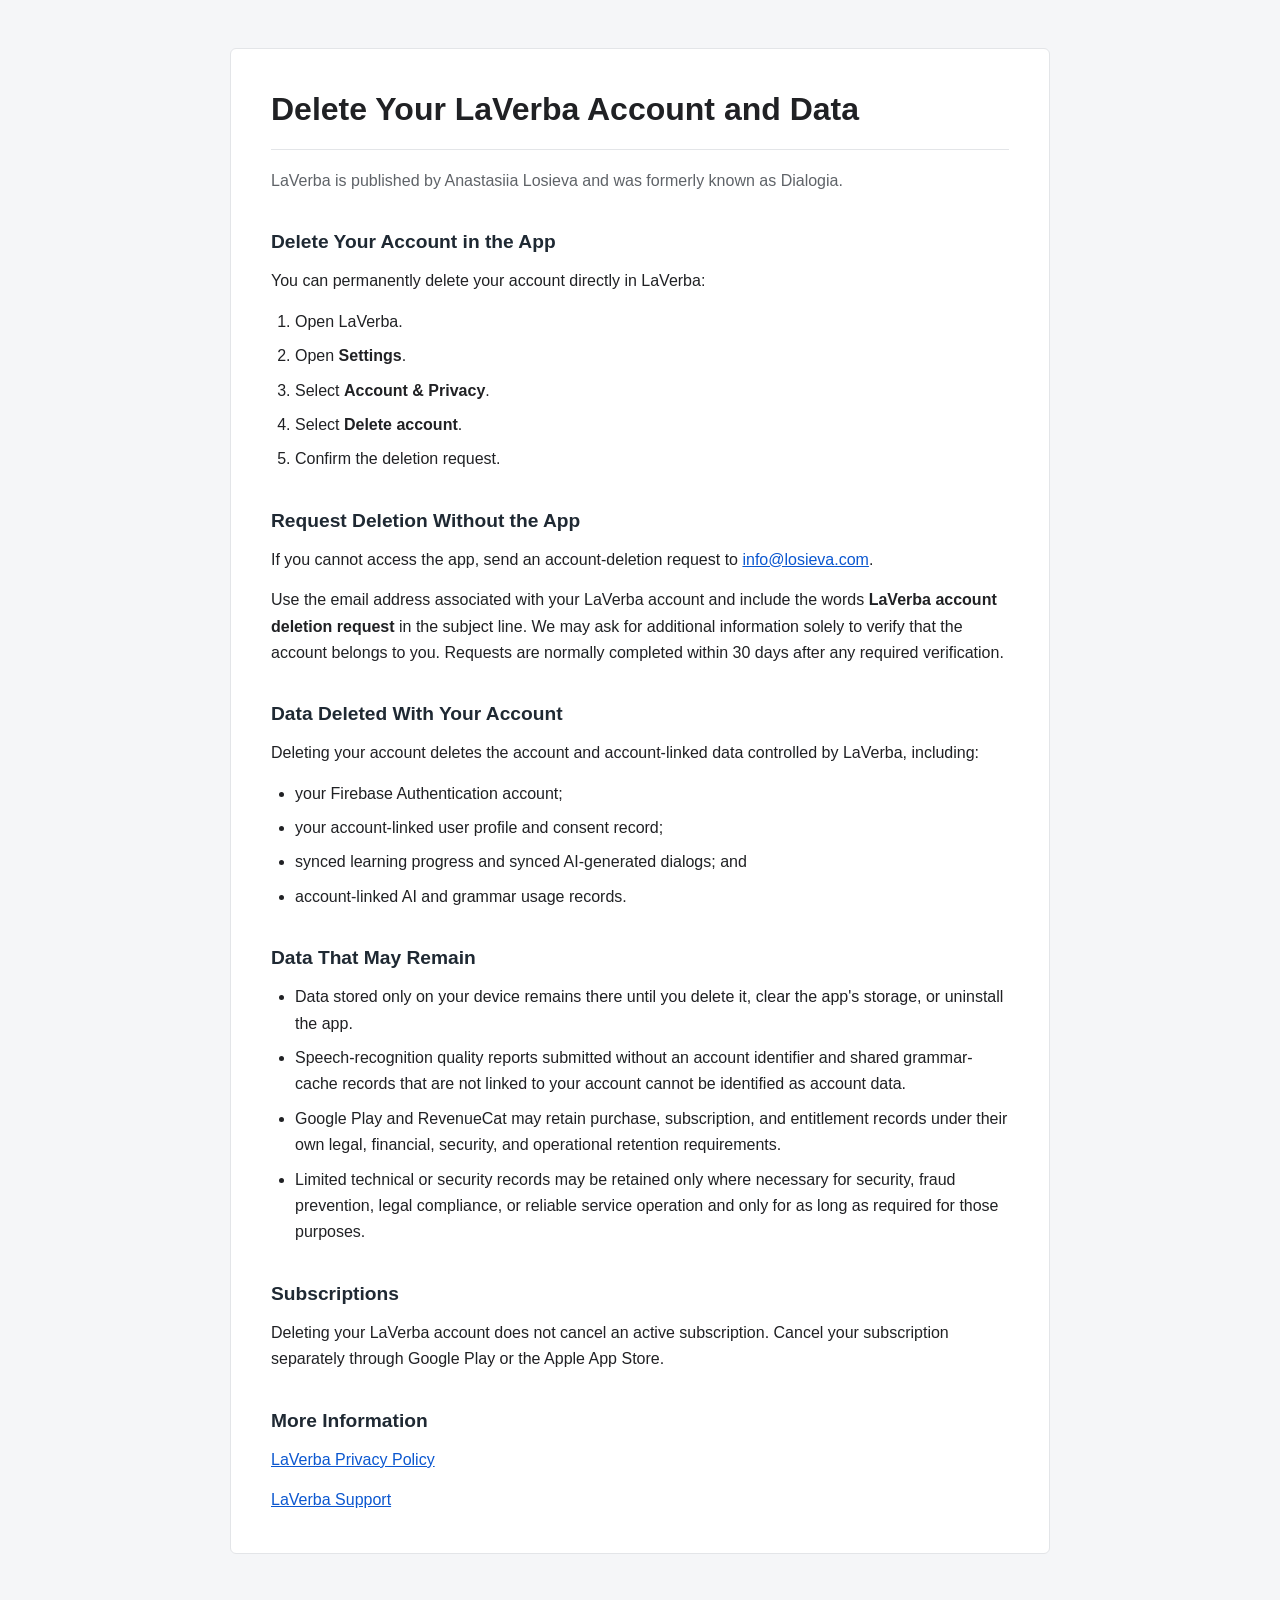
==== app/dialogia/account-deletion.html @ bec54298 "docs" ====
<!DOCTYPE html>
<html lang="en">
<head>
  <meta charset="UTF-8">
  <meta name="viewport" content="width=device-width, initial-scale=1">
  <meta name="robots" content="noindex, noarchive">
  <title>Delete Your LaVerba Account and Data</title>
  <link rel="stylesheet" href="styles.css">
</head>
<body>
  <main class="page">
    <article class="document">
      <section class="legal-content">
        <h1>Delete Your LaVerba Account and Data</h1>
        <p>LaVerba is published by Anastasiia Losieva and was formerly known as Dialogia.</p>

        <h2>Delete Your Account in the App</h2>
        <p>You can permanently delete your account directly in LaVerba:</p>
        <ol>
          <li>Open LaVerba.</li>
          <li>Open <strong>Settings</strong>.</li>
          <li>Select <strong>Account &amp; Privacy</strong>.</li>
          <li>Select <strong>Delete account</strong>.</li>
          <li>Confirm the deletion request.</li>
        </ol>

        <h2>Request Deletion Without the App</h2>
        <p>If you cannot access the app, send an account-deletion request to <a href="mailto:info@losieva.com?subject=LaVerba%20account%20deletion%20request">info@losieva.com</a>.</p>
        <p>Use the email address associated with your LaVerba account and include the words <strong>LaVerba account deletion request</strong> in the subject line. We may ask for additional information solely to verify that the account belongs to you. Requests are normally completed within 30 days after any required verification.</p>

        <h2>Data Deleted With Your Account</h2>
        <p>Deleting your account deletes the account and account-linked data controlled by LaVerba, including:</p>
        <ul>
          <li>your Firebase Authentication account;</li>
          <li>your account-linked user profile and consent record;</li>
          <li>synced learning progress and synced AI-generated dialogs; and</li>
          <li>account-linked AI and grammar usage records.</li>
        </ul>

        <h2>Data That May Remain</h2>
        <ul>
          <li>Data stored only on your device remains there until you delete it, clear the app's storage, or uninstall the app.</li>
          <li>Speech-recognition quality reports submitted without an account identifier and shared grammar-cache records that are not linked to your account cannot be identified as account data.</li>
          <li>Google Play and RevenueCat may retain purchase, subscription, and entitlement records under their own legal, financial, security, and operational retention requirements.</li>
          <li>Limited technical or security records may be retained only where necessary for security, fraud prevention, legal compliance, or reliable service operation and only for as long as required for those purposes.</li>
        </ul>

        <h2>Subscriptions</h2>
        <p>Deleting your LaVerba account does not cancel an active subscription. Cancel your subscription separately through Google Play or the Apple App Store.</p>

        <h2>More Information</h2>
        <p><a href="privacy-policy.html">LaVerba Privacy Policy</a></p>
        <p><a href="support.html">LaVerba Support</a></p>
      </section>
    </article>
  </main>
</body>
</html>
---- app/dialogia/styles.css ----
* {
  box-sizing: border-box;
}

body {
  margin: 0;
  background: #f5f6f8;
  color: #202124;
  font-family: Arial, Helvetica, sans-serif;
  font-size: 16px;
  line-height: 1.65;
}

.page {
  width: min(820px, calc(100% - 32px));
  margin: 0 auto;
  padding: 48px 0;
}

.document {
  background: #fff;
  border: 1px solid #e3e5e8;
  border-radius: 6px;
  padding: 40px;
}

h1,
h2 {
  line-height: 1.25;
  margin: 0;
}

h1 {
  border-bottom: 1px solid #e3e5e8;
  font-size: 2rem;
  padding-bottom: 20px;
}

h2 {
  color: #1f2933;
  font-size: 1.2rem;
  margin-top: 36px;
}

p,
ul,
ol {
  margin: 14px 0 0;
}

ul,
ol {
  padding-left: 24px;
}

li + li {
  margin-top: 8px;
}

.legal-content > h1 + p {
  color: #5f6368;
  margin-top: 18px;
}

.legal-content a {
  color: #0b57d0;
}

.legal-content :first-child {
  margin-top: 0;
}

@media (max-width: 560px) {
  .page {
    width: min(100% - 24px, 760px);
    padding: 24px 0;
  }

  .document {
    padding: 24px;
  }

  h1 {
    font-size: 1.55rem;
  }

  h2 {
    font-size: 1.1rem;
  }
}
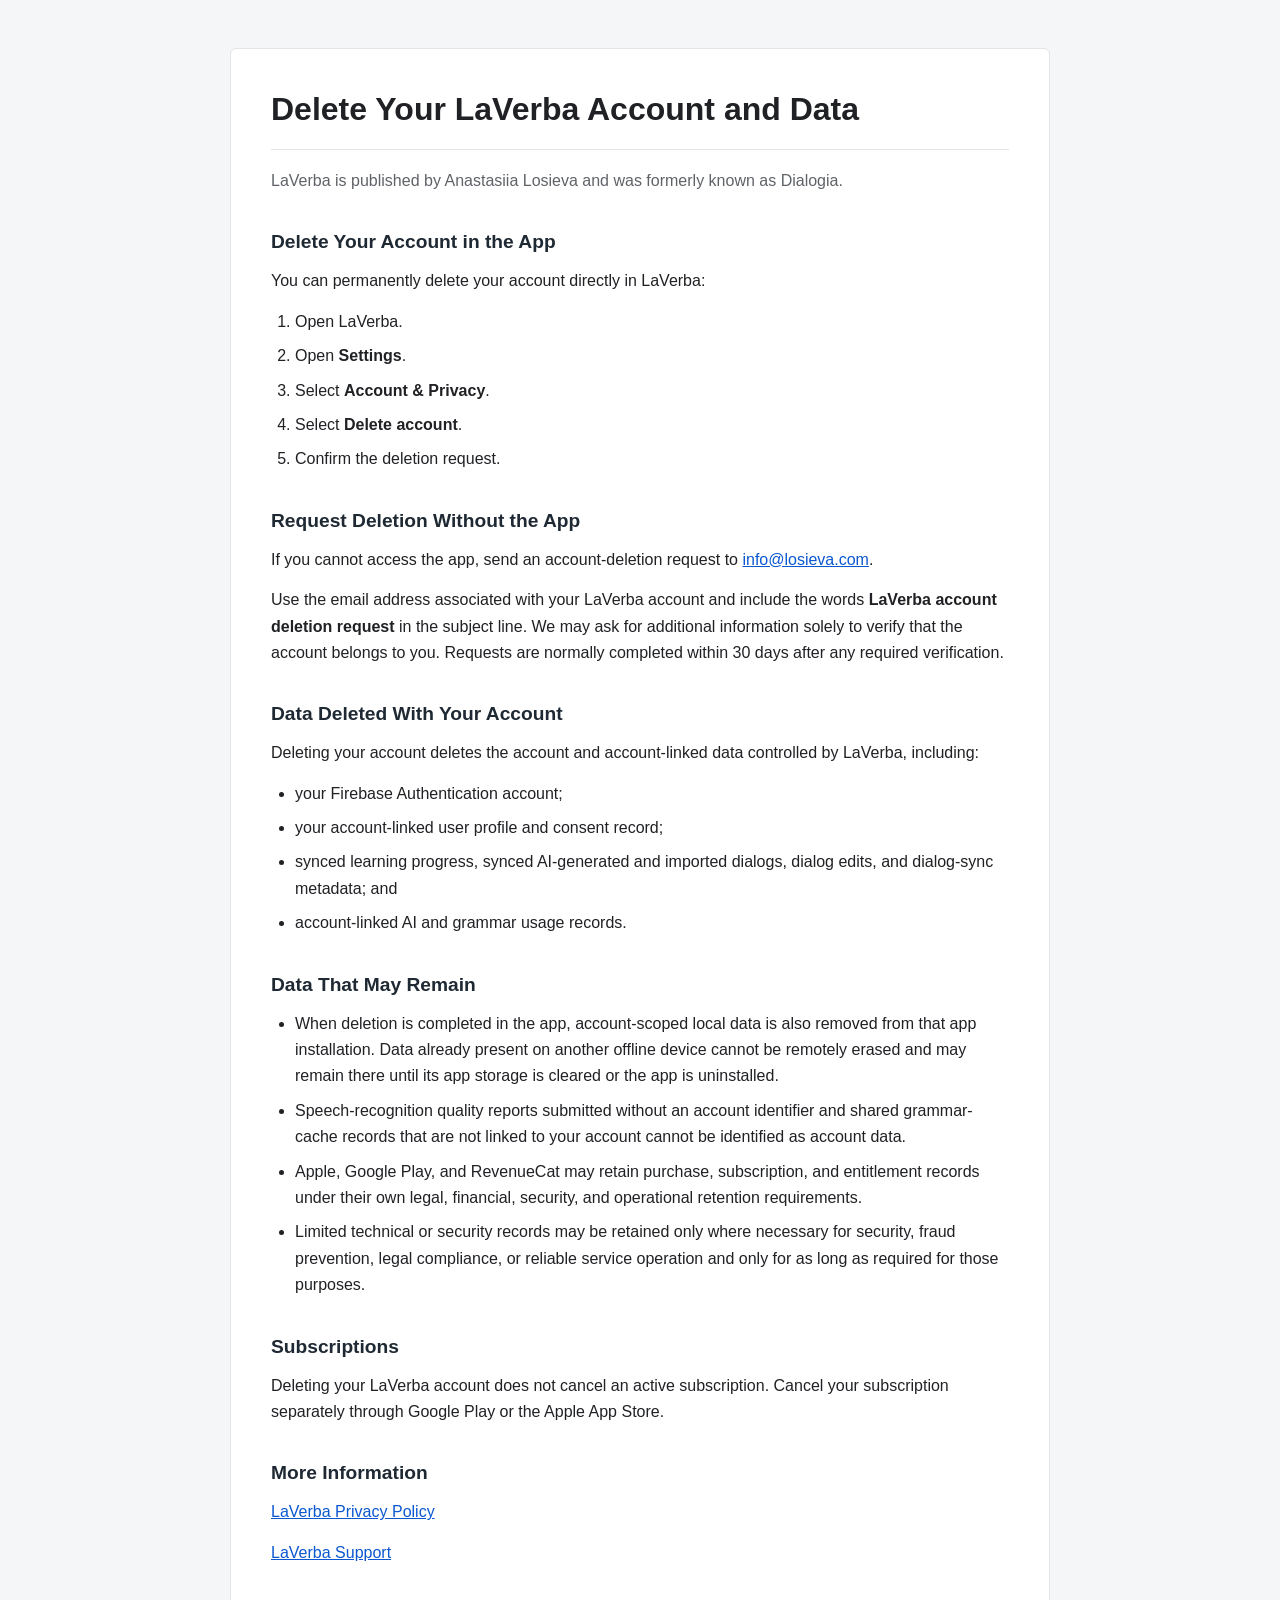
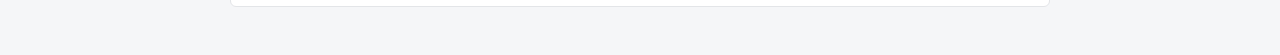
==== commit d88a8b95: "upd" ====
--- a/app/dialogia/account-deletion.html
+++ b/app/dialogia/account-deletion.html
@@ -33,15 +33,15 @@
         <ul>
           <li>your Firebase Authentication account;</li>
           <li>your account-linked user profile and consent record;</li>
-          <li>synced learning progress and synced AI-generated dialogs; and</li>
+          <li>synced learning progress, synced AI-generated and imported dialogs, dialog edits, and dialog-sync metadata; and</li>
           <li>account-linked AI and grammar usage records.</li>
         </ul>
 
         <h2>Data That May Remain</h2>
         <ul>
-          <li>Data stored only on your device remains there until you delete it, clear the app's storage, or uninstall the app.</li>
+          <li>When deletion is completed in the app, account-scoped local data is also removed from that app installation. Data already present on another offline device cannot be remotely erased and may remain there until its app storage is cleared or the app is uninstalled.</li>
           <li>Speech-recognition quality reports submitted without an account identifier and shared grammar-cache records that are not linked to your account cannot be identified as account data.</li>
-          <li>Google Play and RevenueCat may retain purchase, subscription, and entitlement records under their own legal, financial, security, and operational retention requirements.</li>
+          <li>Apple, Google Play, and RevenueCat may retain purchase, subscription, and entitlement records under their own legal, financial, security, and operational retention requirements.</li>
           <li>Limited technical or security records may be retained only where necessary for security, fraud prevention, legal compliance, or reliable service operation and only for as long as required for those purposes.</li>
         </ul>
 
